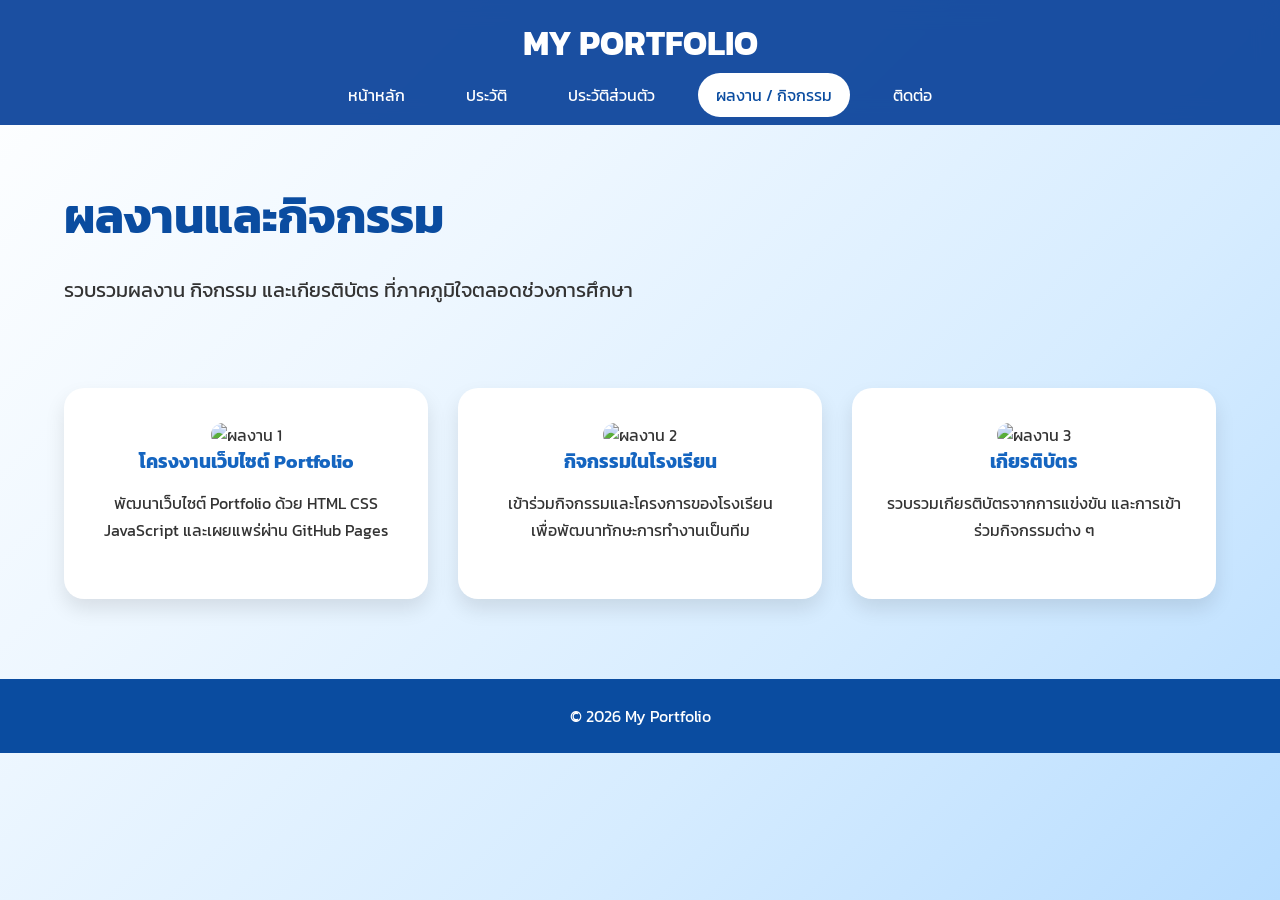
==== activities.html @ 9dc13a49 "Create activities.html" ====
<!DOCTYPE html>
<html lang="th">
<head>

<meta charset="UTF-8">
<meta name="viewport" content="width=device-width, initial-scale=1.0">

<title>Portfolio | ผลงาน / กิจกรรม</title>

<link rel="stylesheet" href="css/style.css">

</head>

<body>

<div id="leaf-container"></div>

<header>

<h1 class="logo">MY PORTFOLIO</h1>

<nav>
<ul>

<li><a href="index.html">หน้าหลัก</a></li>

<li><a href="history.html">ประวัติ</a></li>

<li><a href="profile.html">ประวัติส่วนตัว</a></li>

<li><a class="active" href="activities.html">ผลงาน / กิจกรรม</a></li>

<li><a href="contact.html">ติดต่อ</a></li>

</ul>
</nav>

</header>

<section class="hero">

<div class="hero-text">

<h2>ผลงานและกิจกรรม</h2>

<p>

รวบรวมผลงาน กิจกรรม และเกียรติบัตร
ที่ภาคภูมิใจตลอดช่วงการศึกษา

</p>

</div>

</section>

<section class="cards">

<div class="card">

<img src="images/work1.jpg" alt="ผลงาน 1" style="width:100%;border-radius:15px;">

<h3>โครงงานเว็บไซต์ Portfolio</h3>

<p>

พัฒนาเว็บไซต์ Portfolio ด้วย HTML CSS JavaScript
และเผยแพร่ผ่าน GitHub Pages

</p>

</div>

<div class="card">

<img src="images/work2.jpg" alt="ผลงาน 2" style="width:100%;border-radius:15px;">

<h3>กิจกรรมในโรงเรียน</h3>

<p>

เข้าร่วมกิจกรรมและโครงการของโรงเรียน
เพื่อพัฒนาทักษะการทำงานเป็นทีม

</p>

</div>

<div class="card">

<img src="images/work3.jpg" alt="ผลงาน 3" style="width:100%;border-radius:15px;">

<h3>เกียรติบัตร</h3>

<p>

รวบรวมเกียรติบัตรจากการแข่งขัน
และการเข้าร่วมกิจกรรมต่าง ๆ

</p>

</div>

</section>

<footer>

<p>

© 2026 My Portfolio

</p>

</footer>

<script src="js/script.js"></script>

</body>
</html>
---- css/style.css ----
@import url('https://fonts.googleapis.com/css2?family=Kanit:wght@300;400;500;700&display=swap');

*{
    margin:0;
    padding:0;
    box-sizing:border-box;
    font-family:'Kanit',sans-serif;
}

html{
    scroll-behavior:smooth;
}

body{
    background:linear-gradient(135deg,#ffffff,#eef7ff,#d6ecff,#b8ddff);
    color:#333;
    min-height:100vh;
    overflow-x:hidden;
}

/* ---------- ใบไม้ ---------- */

#leaf-container{
    position:fixed;
    top:0;
    left:0;
    width:100%;
    height:100%;
    overflow:hidden;
    pointer-events:none;
    z-index:999;
}

.leaf{
    position:absolute;
    top:-80px;
    animation:fall linear forwards;
}

@keyframes fall{

    0%{
        transform:
        translateY(0)
        translateX(0)
        rotate(0deg);
    }

    100%{
        transform:
        translateY(120vh)
        translateX(150px)
        rotate(360deg);
    }

}

/* ---------- Header ---------- */

header{

    position:fixed;

    top:0;

    left:0;

    width:100%;

    background:rgba(8,64,153,.92);

    backdrop-filter:blur(12px);

    padding:18px;

    z-index:1000;

}

.logo{

    text-align:center;

    color:white;

    font-size:34px;

    margin-bottom:15px;

}

/* ---------- Menu ---------- */

nav ul{

    display:flex;

    justify-content:center;

    gap:25px;

    list-style:none;

    flex-wrap:wrap;

}

nav a{

    color:white;

    text-decoration:none;

    padding:10px 18px;

    border-radius:30px;

    transition:.3s;

}

nav a:hover{

    background:white;

    color:#0A4CA0;

}

.active{

    background:white;

    color:#0A4CA0;

}

/* ---------- Hero ---------- */

.hero{

    width:90%;

    margin:auto;

    padding-top:180px;

    display:flex;

    justify-content:space-between;

    align-items:center;

    gap:40px;

    flex-wrap:wrap;

}

.hero-text{

    flex:1;

}

.hero-text h2{

    font-size:48px;

    color:#0A4CA0;

    margin-bottom:20px;

}

.hero-text p{

    font-size:20px;

    line-height:1.8;

}

/* ---------- Button ---------- */

.btn{

    display:inline-block;

    margin-top:25px;

    padding:15px 35px;

    background:#2196F3;

    color:white;

    text-decoration:none;

    border-radius:35px;

    transition:.3s;

}

.btn:hover{

    background:#1565C0;

    transform:translateY(-4px);

}

/* ---------- รูปโปรไฟล์ ---------- */

.hero-image{

    flex:1;

    text-align:center;

}

.hero-image img{

    width:330px;

    height:330px;

    border-radius:50%;

    object-fit:cover;

    border:8px solid white;

    box-shadow:0 15px 35px rgba(0,0,0,.2);

}

/* ---------- Cards ---------- */

.cards{

    width:90%;

    margin:80px auto;

    display:grid;

    grid-template-columns:repeat(auto-fit,minmax(250px,1fr));

    gap:30px;

}

.card{

    background:white;

    border-radius:20px;

    padding:35px;

    text-align:center;

    box-shadow:0 10px 20px rgba(0,0,0,.1);

    transition:.4s;

}

.card:hover{

    transform:translateY(-10px);

}

.card h3{

    color:#1565C0;

    margin-bottom:15px;

}

.card p{

    margin-bottom:20px;

    line-height:1.7;

}

.card a{

    text-decoration:none;

    color:#2196F3;

    font-weight:bold;

}

/* ---------- Footer ---------- */

footer{

    background:#0A4CA0;

    color:white;

    text-align:center;

    padding:25px;

}

/* ---------- Responsive ---------- */

@media(max-width:900px){

.hero{

flex-direction:column-reverse;

text-align:center;

}

.hero-image img{

width:240px;

height:240px;

}

.hero-text h2{

font-size:34px;

}

nav ul{

gap:12px;

}

}
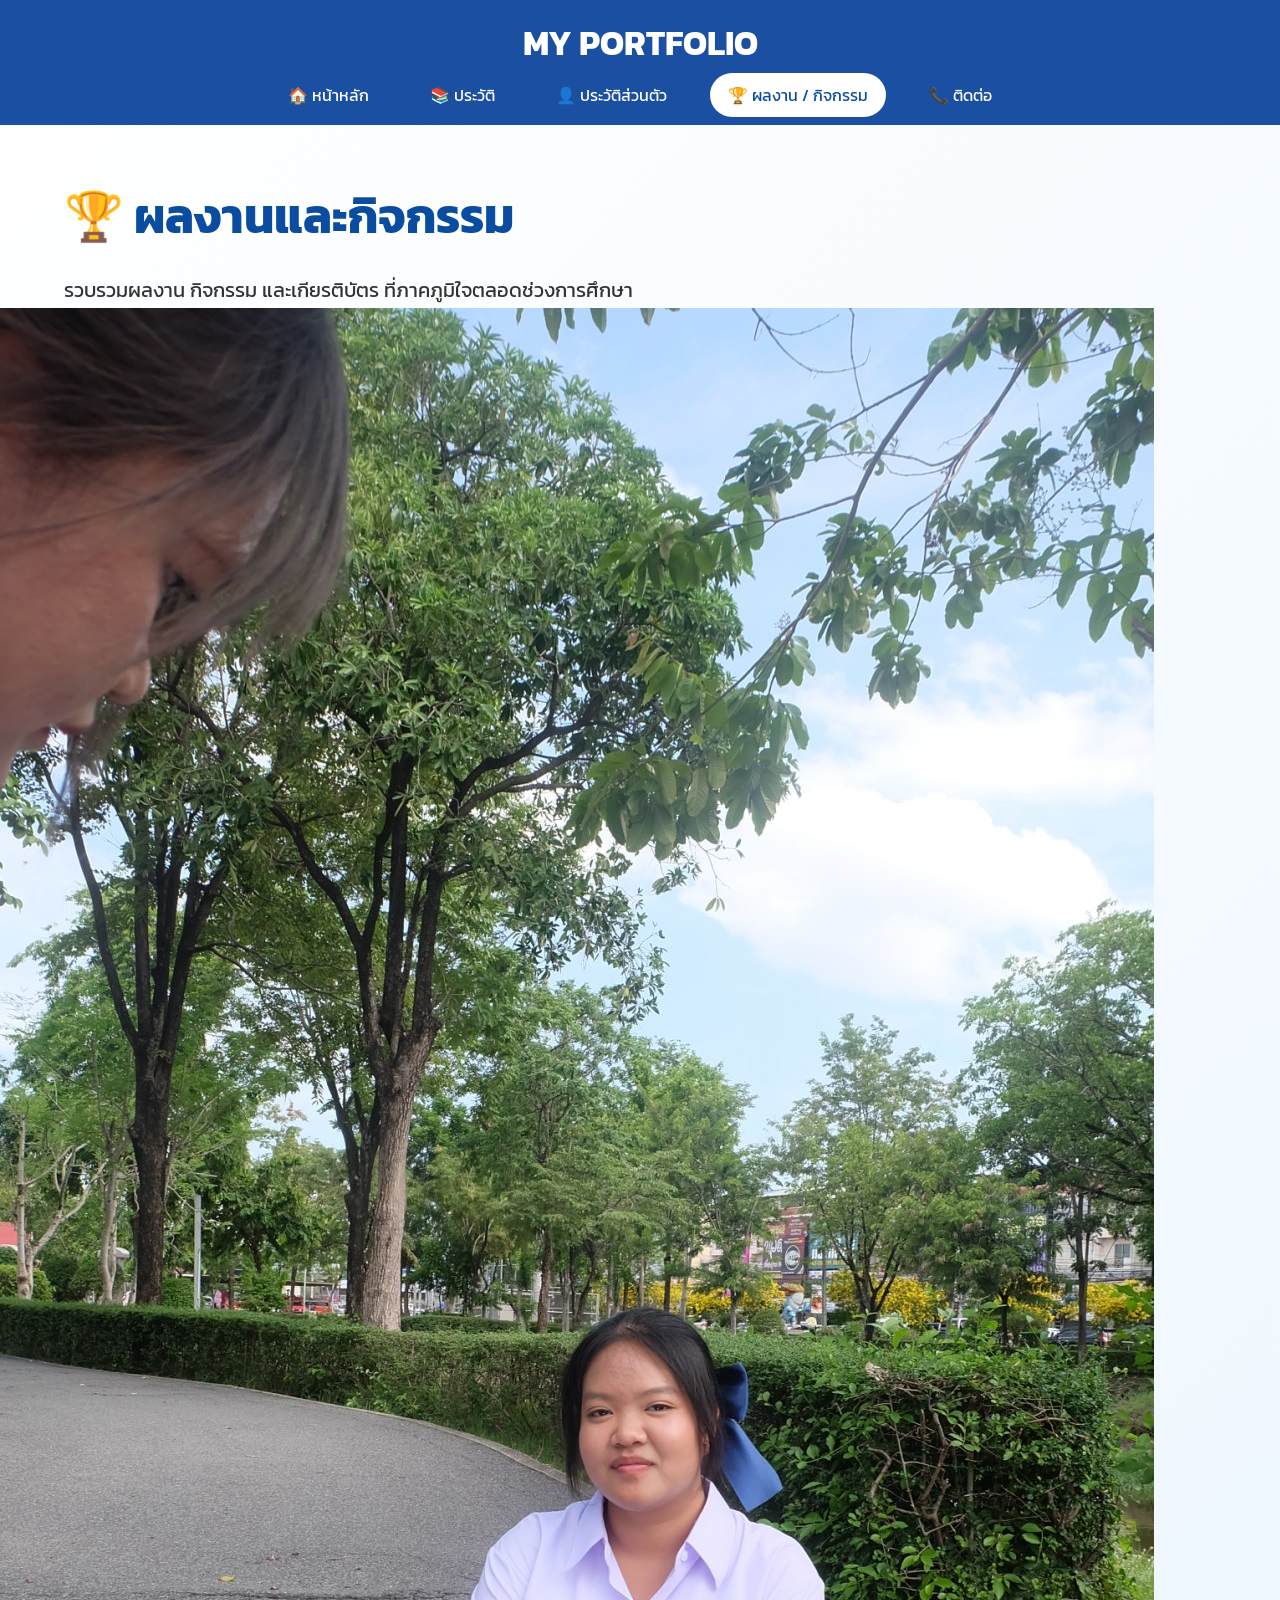
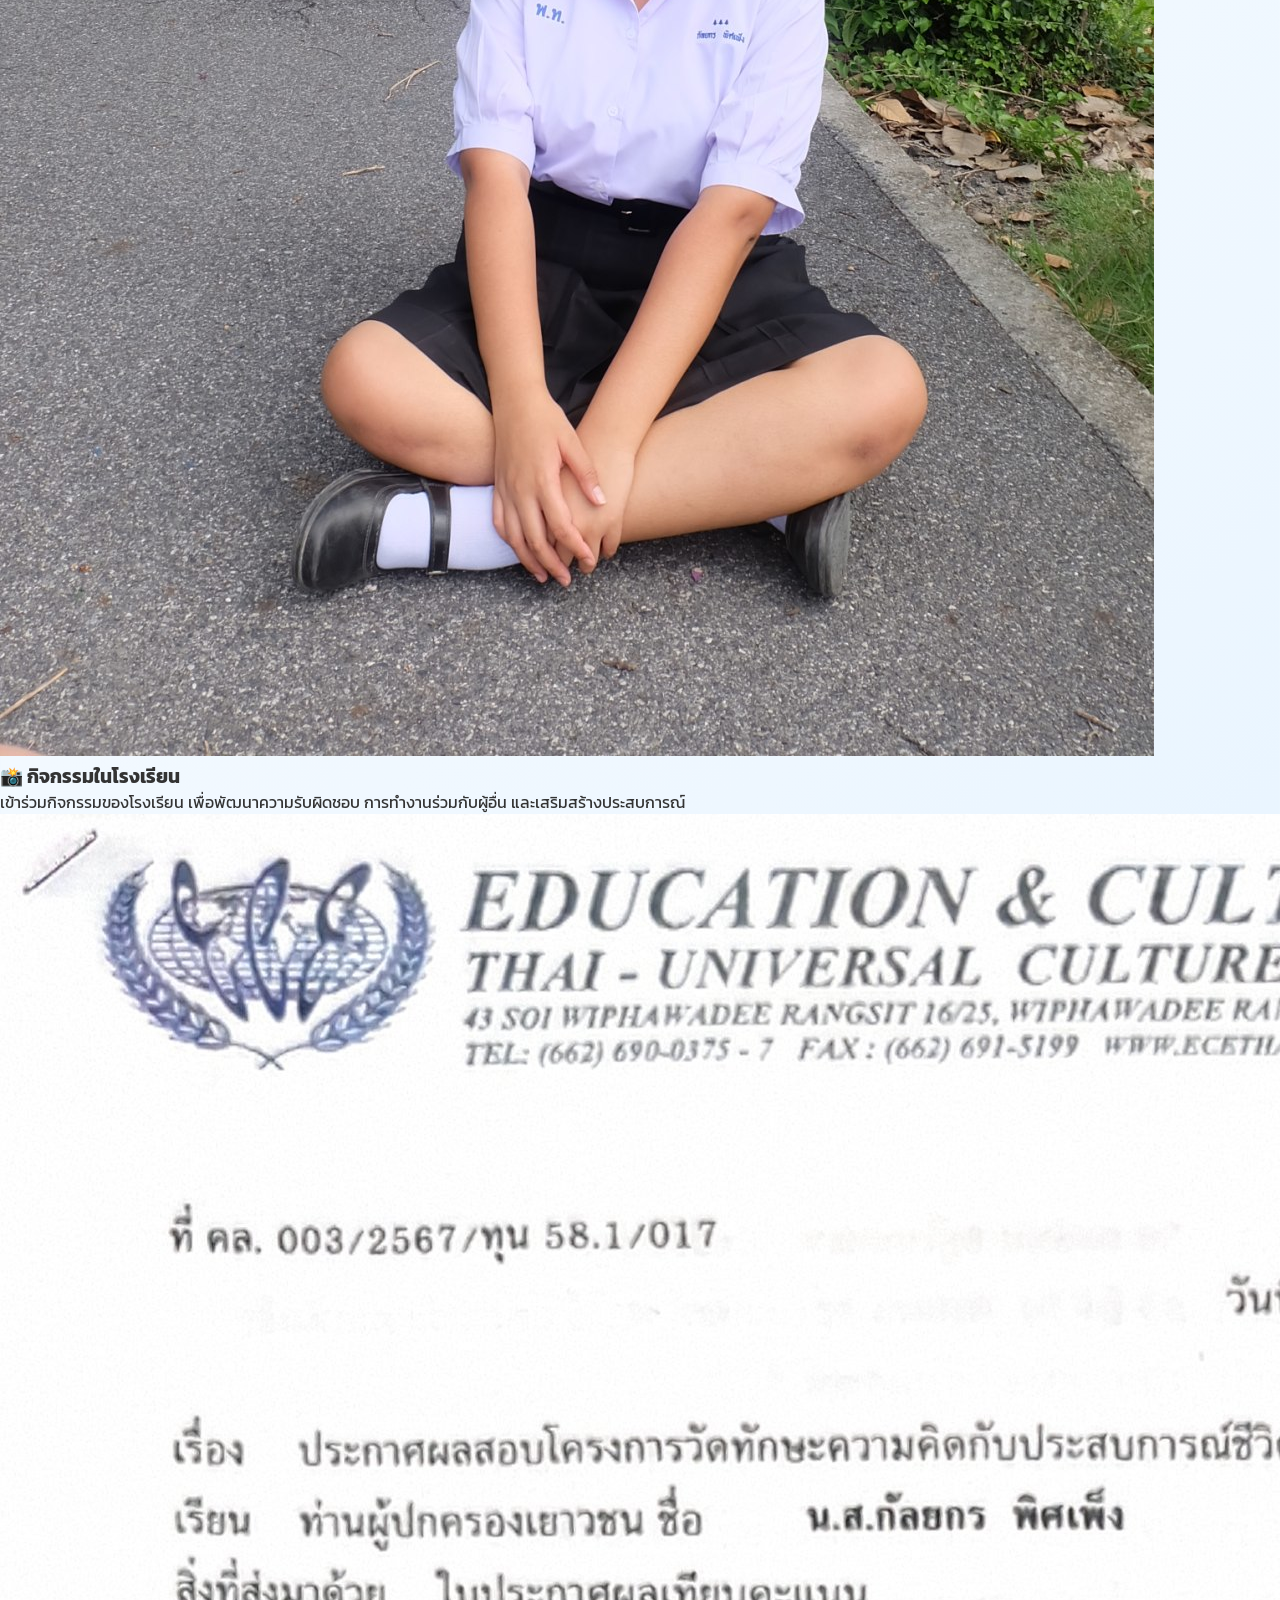
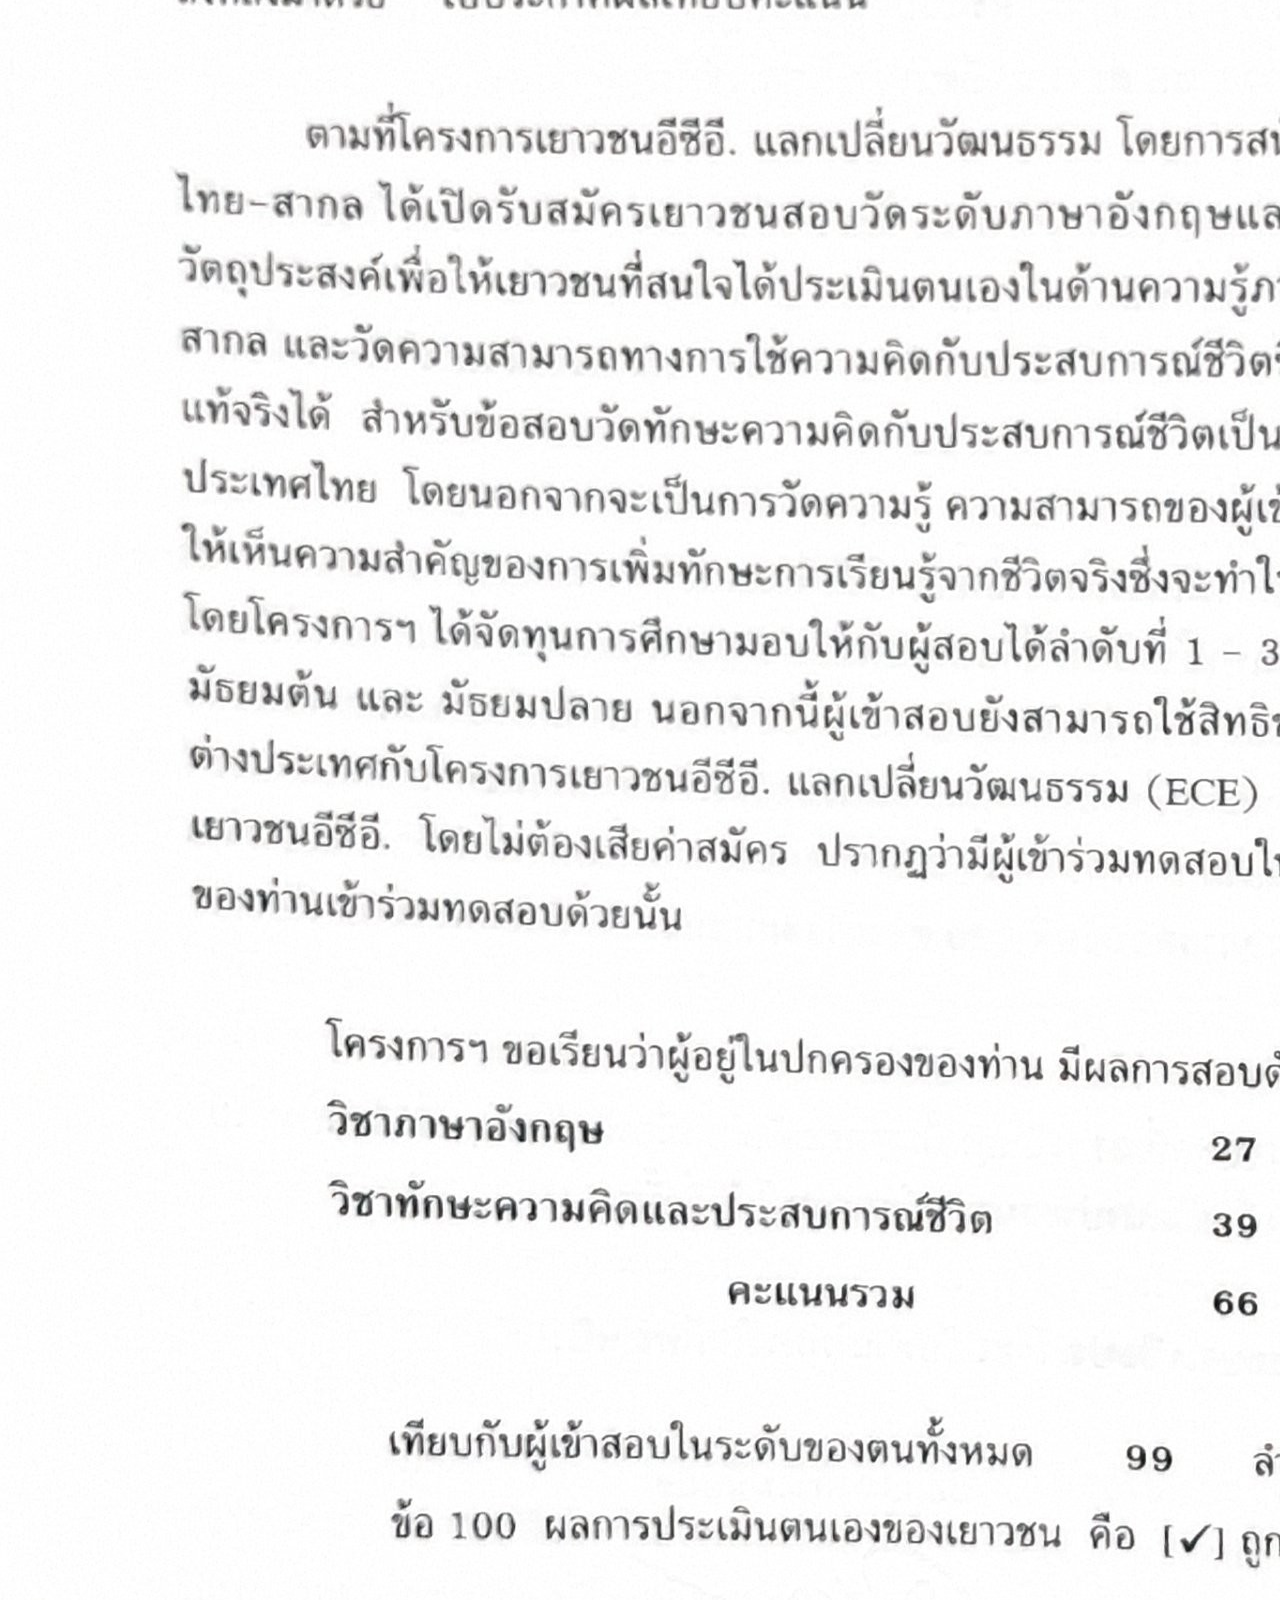
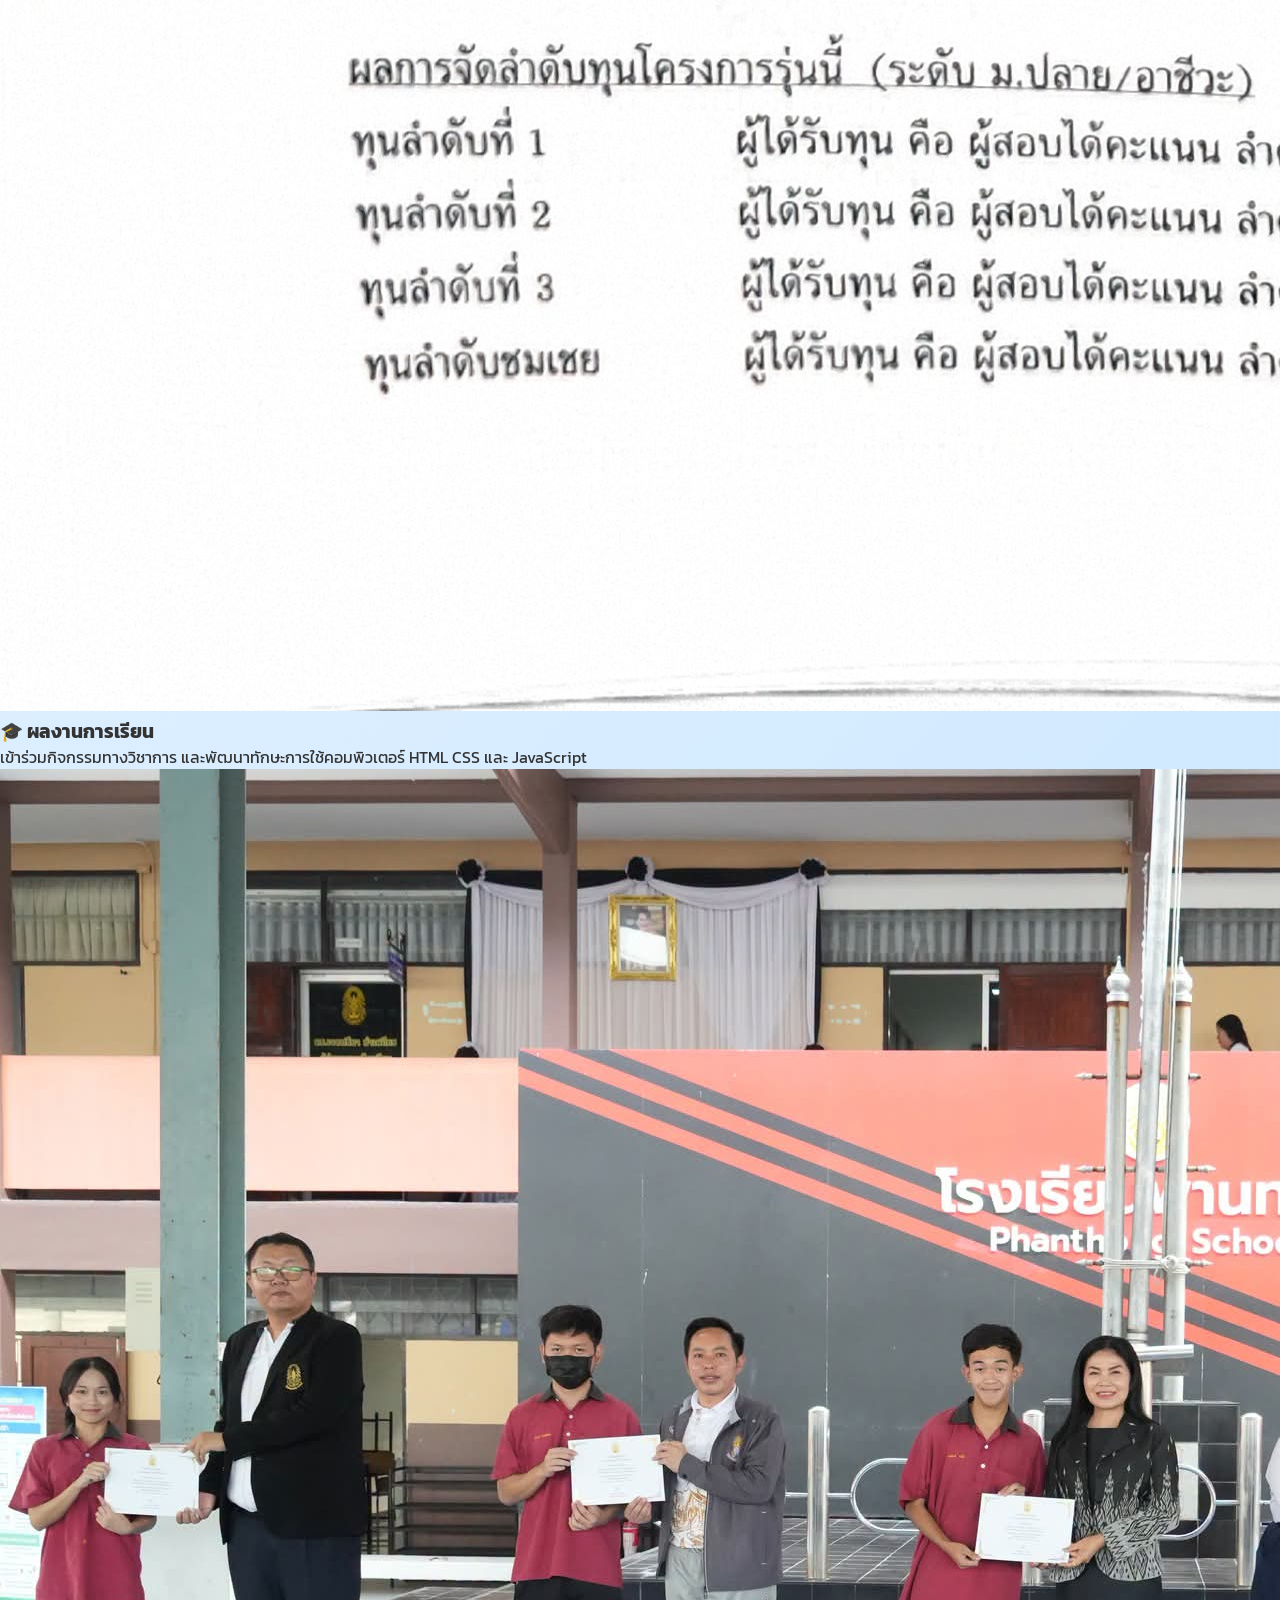
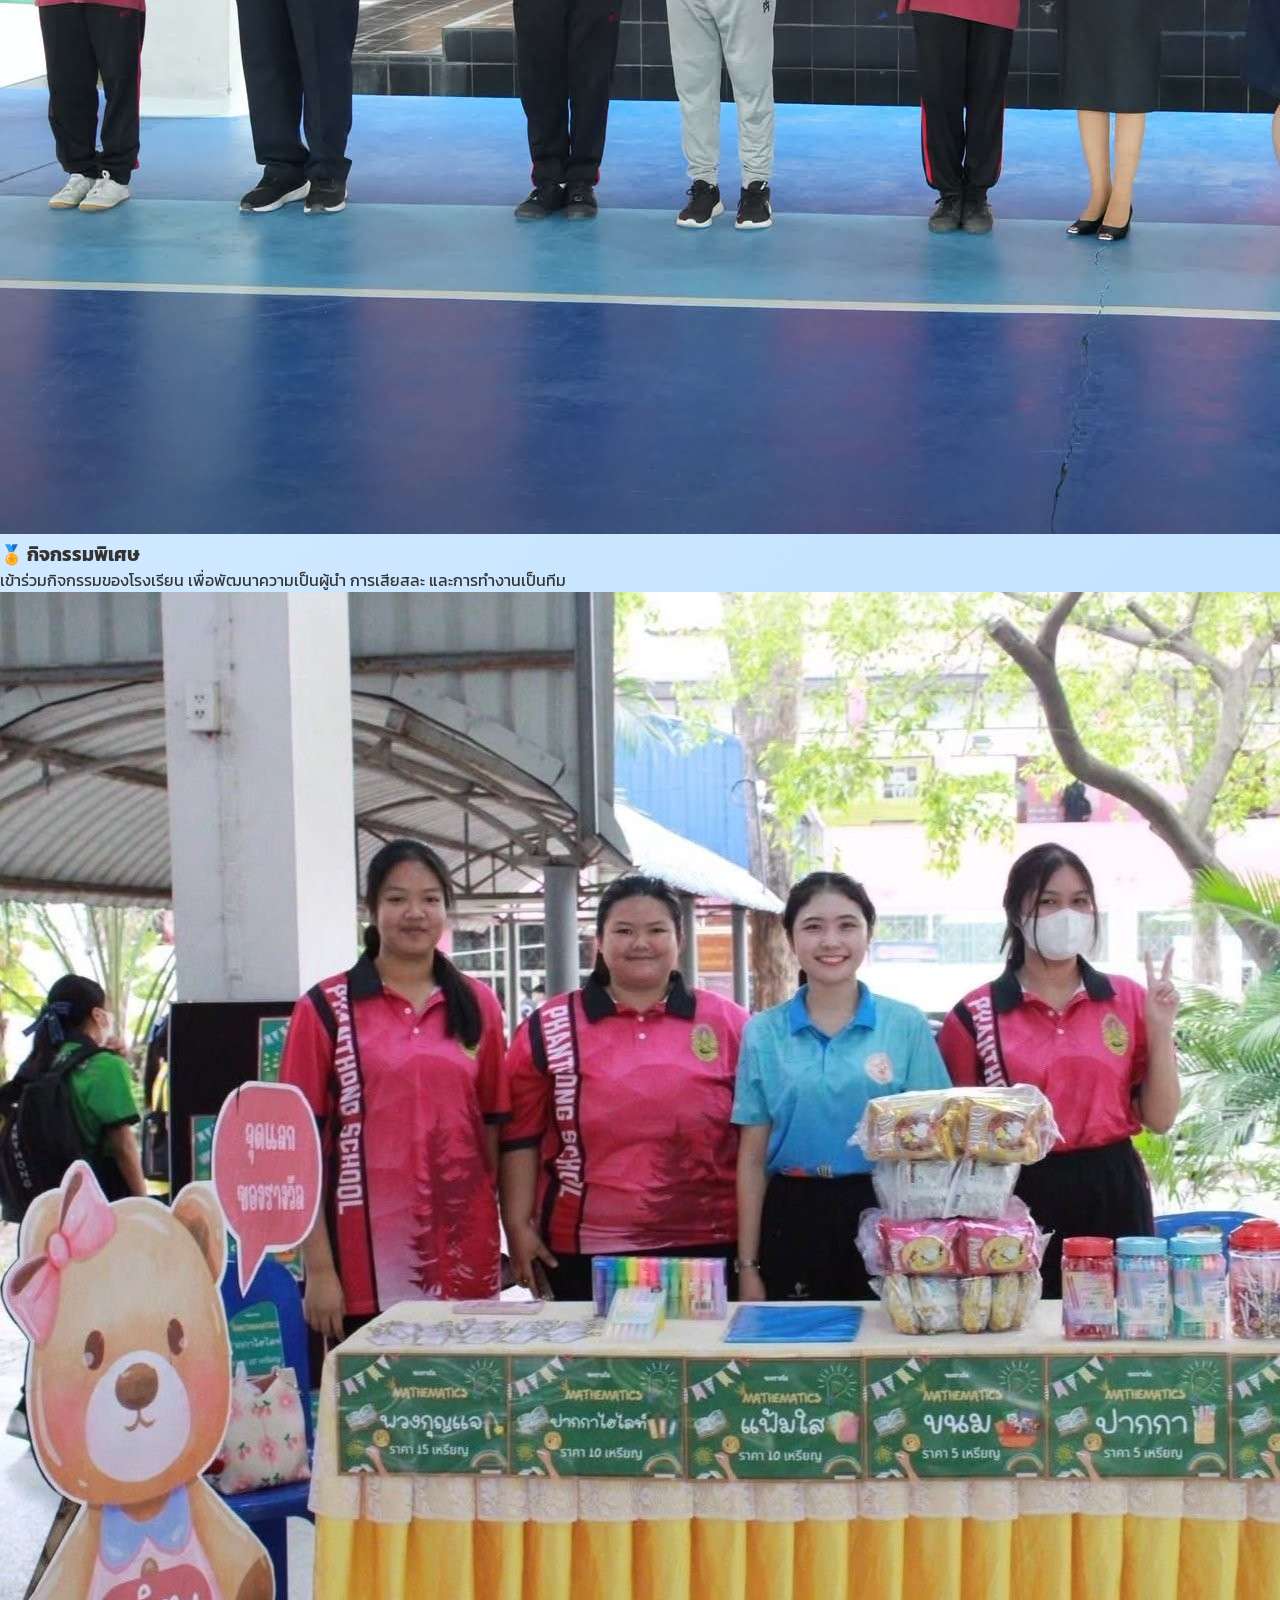
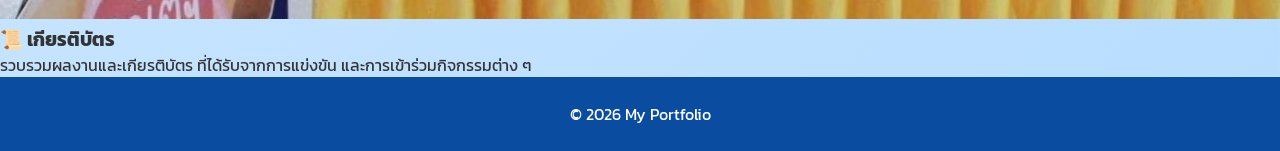
==== commit b59f7a61: "Update activities.html" ====
--- a/activities.html
+++ b/activities.html
@@ -13,7 +13,7 @@
 
 <body>
 
-<div id="leaf-container"></div>
+<div id="weather-container"></div>
 
 <header>
 
@@ -22,15 +22,15 @@
 <nav>
 <ul>
 
-<li><a href="index.html">หน้าหลัก</a></li>
+<li><a href="index.html">🏠 หน้าหลัก</a></li>
 
-<li><a href="history.html">ประวัติ</a></li>
+<li><a href="history.html">📚 ประวัติ</a></li>
 
-<li><a href="profile.html">ประวัติส่วนตัว</a></li>
+<li><a href="profile.html">👤 ประวัติส่วนตัว</a></li>
 
-<li><a class="active" href="activities.html">ผลงาน / กิจกรรม</a></li>
+<li><a class="active" href="activities.html">🏆 ผลงาน / กิจกรรม</a></li>
 
-<li><a href="contact.html">ติดต่อ</a></li>
+<li><a href="contact.html">📞 ติดต่อ</a></li>
 
 </ul>
 </nav>
@@ -41,7 +41,7 @@
 
 <div class="hero-text">
 
-<h2>ผลงานและกิจกรรม</h2>
+<h2>🏆 ผลงานและกิจกรรม</h2>
 
 <p>
 
@@ -54,50 +54,78 @@
 
 </section>
 
-<section class="cards">
+<section class="portfolio-gallery">
 
-<div class="card">
+<div class="portfolio-card">
 
-<img src="images/work1.jpg" alt="ผลงาน 1" style="width:100%;border-radius:15px;">
+<img src="images/profile6.jpg" alt="กิจกรรมที่ 1">
 
-<h3>โครงงานเว็บไซต์ Portfolio</h3>
+<div class="portfolio-info">
+
+<h3>📸 กิจกรรมในโรงเรียน</h3>
 
 <p>
-
-พัฒนาเว็บไซต์ Portfolio ด้วย HTML CSS JavaScript
-และเผยแพร่ผ่าน GitHub Pages
-
+เข้าร่วมกิจกรรมของโรงเรียน
+เพื่อพัฒนาความรับผิดชอบ
+การทำงานร่วมกับผู้อื่น
+และเสริมสร้างประสบการณ์
 </p>
 
 </div>
 
-<div class="card">
+</div>
 
-<img src="images/work2.jpg" alt="ผลงาน 2" style="width:100%;border-radius:15px;">
+<div class="portfolio-card">
 
-<h3>กิจกรรมในโรงเรียน</h3>
+<img src="images/profile7.jpg" alt="กิจกรรมที่ 2">
+
+<div class="portfolio-info">
+
+<h3>🎓 ผลงานการเรียน</h3>
 
 <p>
-
-เข้าร่วมกิจกรรมและโครงการของโรงเรียน
-เพื่อพัฒนาทักษะการทำงานเป็นทีม
-
+เข้าร่วมกิจกรรมทางวิชาการ
+และพัฒนาทักษะการใช้คอมพิวเตอร์
+HTML CSS และ JavaScript
 </p>
 
 </div>
 
-<div class="card">
+</div>
 
-<img src="images/work3.jpg" alt="ผลงาน 3" style="width:100%;border-radius:15px;">
+<div class="portfolio-card">
 
-<h3>เกียรติบัตร</h3>
+<img src="images/profile8.jpg" alt="กิจกรรมที่ 3">
+
+<div class="portfolio-info">
+
+<h3>🏅 กิจกรรมพิเศษ</h3>
 
 <p>
+เข้าร่วมกิจกรรมของโรงเรียน
+เพื่อพัฒนาความเป็นผู้นำ
+การเสียสละ และการทำงานเป็นทีม
+</p>
 
-รวบรวมเกียรติบัตรจากการแข่งขัน
+</div>
+
+</div>
+
+<div class="portfolio-card">
+
+<img src="images/profile9.jpg" alt="กิจกรรมที่ 4">
+
+<div class="portfolio-info">
+
+<h3>📜 เกียรติบัตร</h3>
+
+<p>
+รวบรวมผลงานและเกียรติบัตร
+ที่ได้รับจากการแข่งขัน
 และการเข้าร่วมกิจกรรมต่าง ๆ
+</p>
 
-</p>
+</div>
 
 </div>
 
@@ -105,11 +133,7 @@
 
 <footer>
 
-<p>
-
-© 2026 My Portfolio
-
-</p>
+<p>© 2026 My Portfolio</p>
 
 </footer>
 
--- a/css/style.css
+++ b/css/style.css
@@ -18,40 +18,58 @@
     overflow-x:hidden;
 }
 
-/* ---------- ใบไม้ ---------- */
-
-#leaf-container{
-    position:fixed;
-    top:0;
-    left:0;
-    width:100%;
-    height:100%;
-    overflow:hidden;
-    pointer-events:none;
-    z-index:999;
-}
-
-.leaf{
+
+
+/* ---------- Weather Effects ---------- */
+
+#weather-container{
+    position: fixed;
+    top: 0;
+    left: 0;
+    width: 100%;
+    height: 100%;
+    overflow: hidden;
+    pointer-events: none;
+    z-index: 9999;
+}
+
+.cloud{
+    position:absolute;
+    animation:cloudMove linear infinite;
+}
+
+.raindrop{
     position:absolute;
     top:-80px;
-    animation:fall linear forwards;
-}
-
-@keyframes fall{
-
-    0%{
-        transform:
-        translateY(0)
-        translateX(0)
-        rotate(0deg);
+    width:20px;
+    animation:rainFall linear forwards;
+}
+
+@keyframes rainFall{
+    from{
+        transform:translateY(-80px);
     }
-
-    100%{
-        transform:
-        translateY(120vh)
-        translateX(150px)
-        rotate(360deg);
+    to{
+        transform:translateY(110vh);
     }
+}
+
+@keyframes cloudMove{
+    from{
+        transform:translateX(-300px);
+    }
+    to{
+        transform:translateX(calc(100vw + 300px));
+    }
+}
+
+@keyframes lightningFlash{
+
+    0%{opacity:0;}
+    20%{opacity:.9;}
+    40%{opacity:0;}
+    60%{opacity:.8;}
+    100%{opacity:0;}
 
 }
 
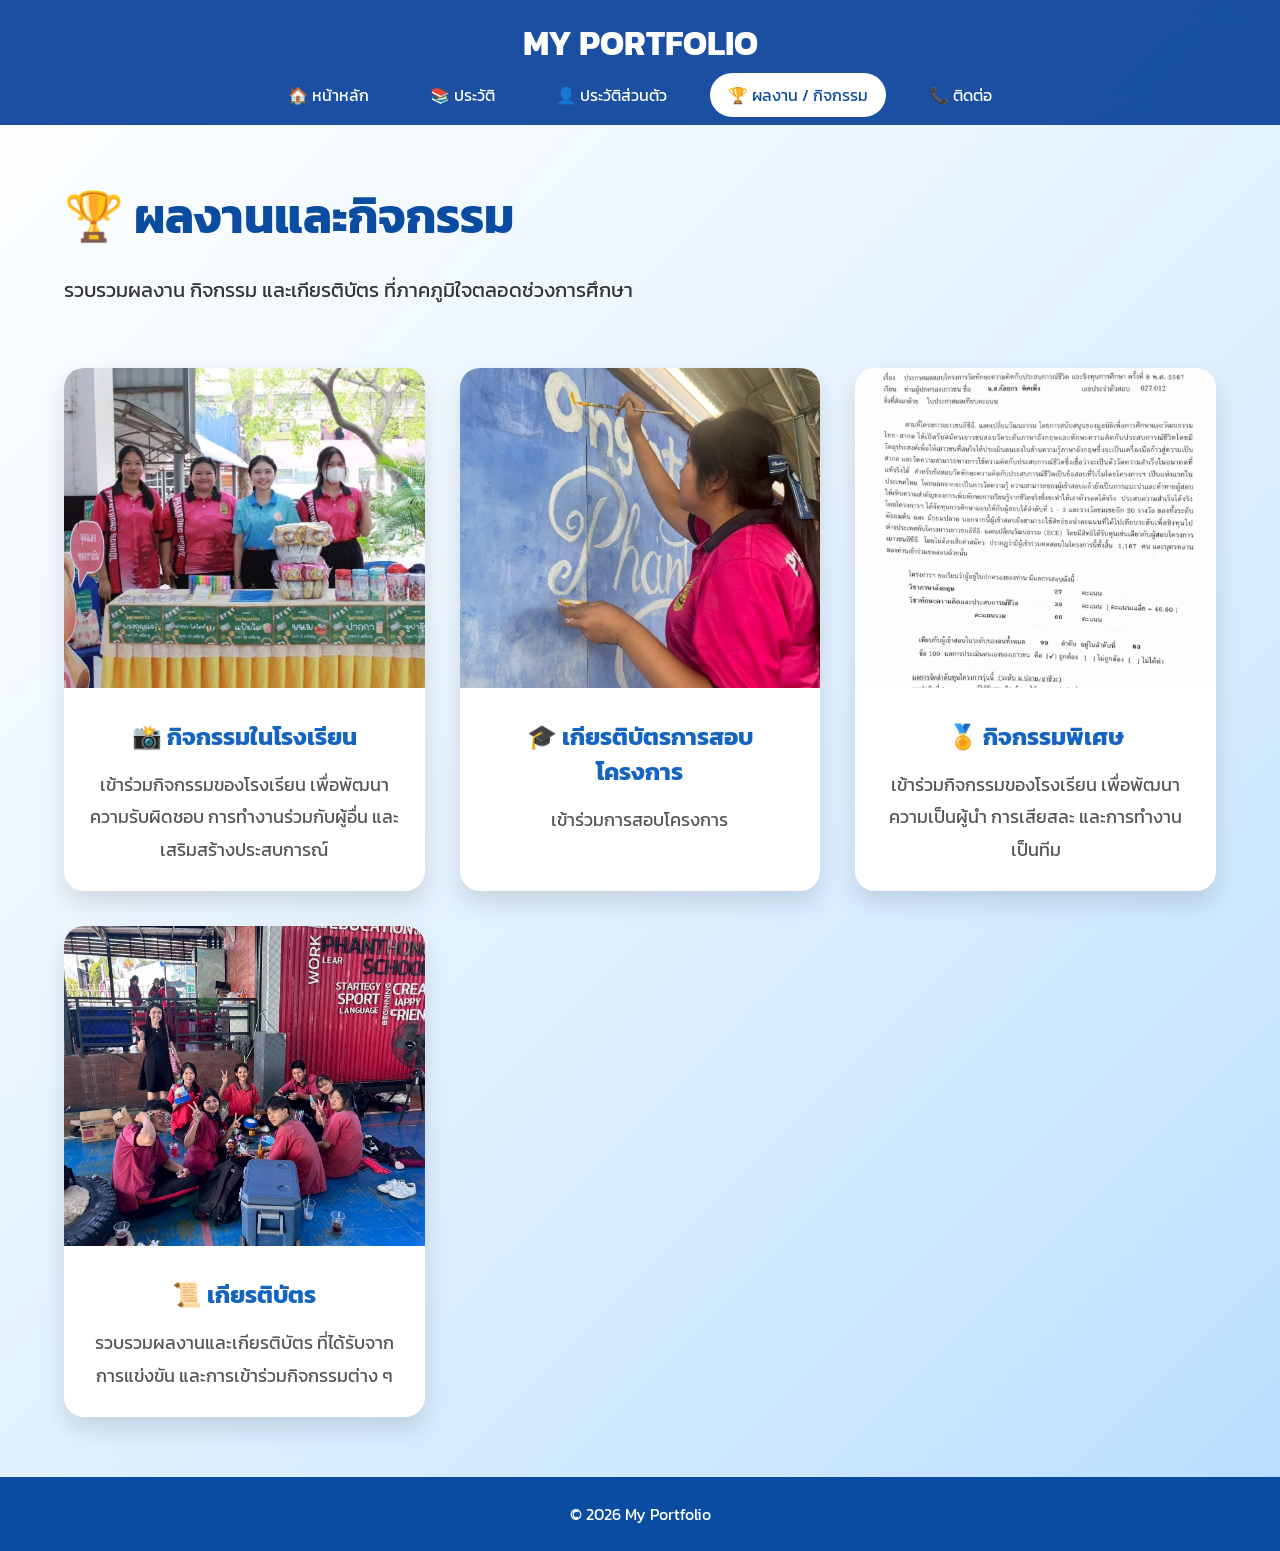
==== commit 19b6fadb: "Update activities.html" ====
--- a/activities.html
+++ b/activities.html
@@ -58,7 +58,7 @@
 
 <div class="portfolio-card">
 
-<img src="images/profile6.jpg" alt="กิจกรรมที่ 1">
+<img src="images/profile9.jpg" alt="กิจกรรมที่ 1">
 
 <div class="portfolio-info">
 
@@ -77,16 +77,15 @@
 
 <div class="portfolio-card">
 
-<img src="images/profile7.jpg" alt="กิจกรรมที่ 2">
+<img src="images/profile15.jpg" alt="กิจกรรมที่ 2">
 
 <div class="portfolio-info">
 
-<h3>🎓 ผลงานการเรียน</h3>
+<h3>🎓 เกียรติบัตรการสอบโครงการ</h3>
 
 <p>
-เข้าร่วมกิจกรรมทางวิชาการ
-และพัฒนาทักษะการใช้คอมพิวเตอร์
-HTML CSS และ JavaScript
+เข้าร่วมการสอบโครงการ
+
 </p>
 
 </div>
@@ -95,7 +94,7 @@
 
 <div class="portfolio-card">
 
-<img src="images/profile8.jpg" alt="กิจกรรมที่ 3">
+<img src="images/profile7.jpg" alt="กิจกรรมที่ 3">
 
 <div class="portfolio-info">
 
@@ -113,7 +112,7 @@
 
 <div class="portfolio-card">
 
-<img src="images/profile9.jpg" alt="กิจกรรมที่ 4">
+<img src="images/profile13.jpg" alt="กิจกรรมที่ 4">
 
 <div class="portfolio-info">
 
--- a/css/style.css
+++ b/css/style.css
@@ -366,3 +366,88 @@
 }
 
 }
+/* ===============================
+   Portfolio Gallery
+================================ */
+
+.portfolio-gallery{
+
+width:90%;
+
+margin:60px auto;
+
+display:grid;
+
+grid-template-columns:repeat(auto-fit,minmax(330px,1fr));
+
+gap:35px;
+
+}
+
+.portfolio-card{
+
+background:#fff;
+
+border-radius:20px;
+
+overflow:hidden;
+
+box-shadow:0 12px 25px rgba(0,0,0,.12);
+
+transition:.4s;
+
+}
+
+.portfolio-card:hover{
+
+transform:translateY(-10px);
+
+box-shadow:0 20px 40px rgba(0,0,0,.18);
+
+}
+
+.portfolio-card img{
+
+width:100%;
+
+height:320px;
+
+object-fit:cover;
+
+transition:.5s;
+
+}
+
+.portfolio-card:hover img{
+
+transform:scale(1.08);
+
+}
+
+.portfolio-info{
+
+padding:25px;
+
+text-align:center;
+
+}
+
+.portfolio-info h3{
+
+font-size:24px;
+
+color:#1565C0;
+
+margin-bottom:15px;
+
+}
+
+.portfolio-info p{
+
+font-size:18px;
+
+line-height:1.8;
+
+color:#555;
+
+}
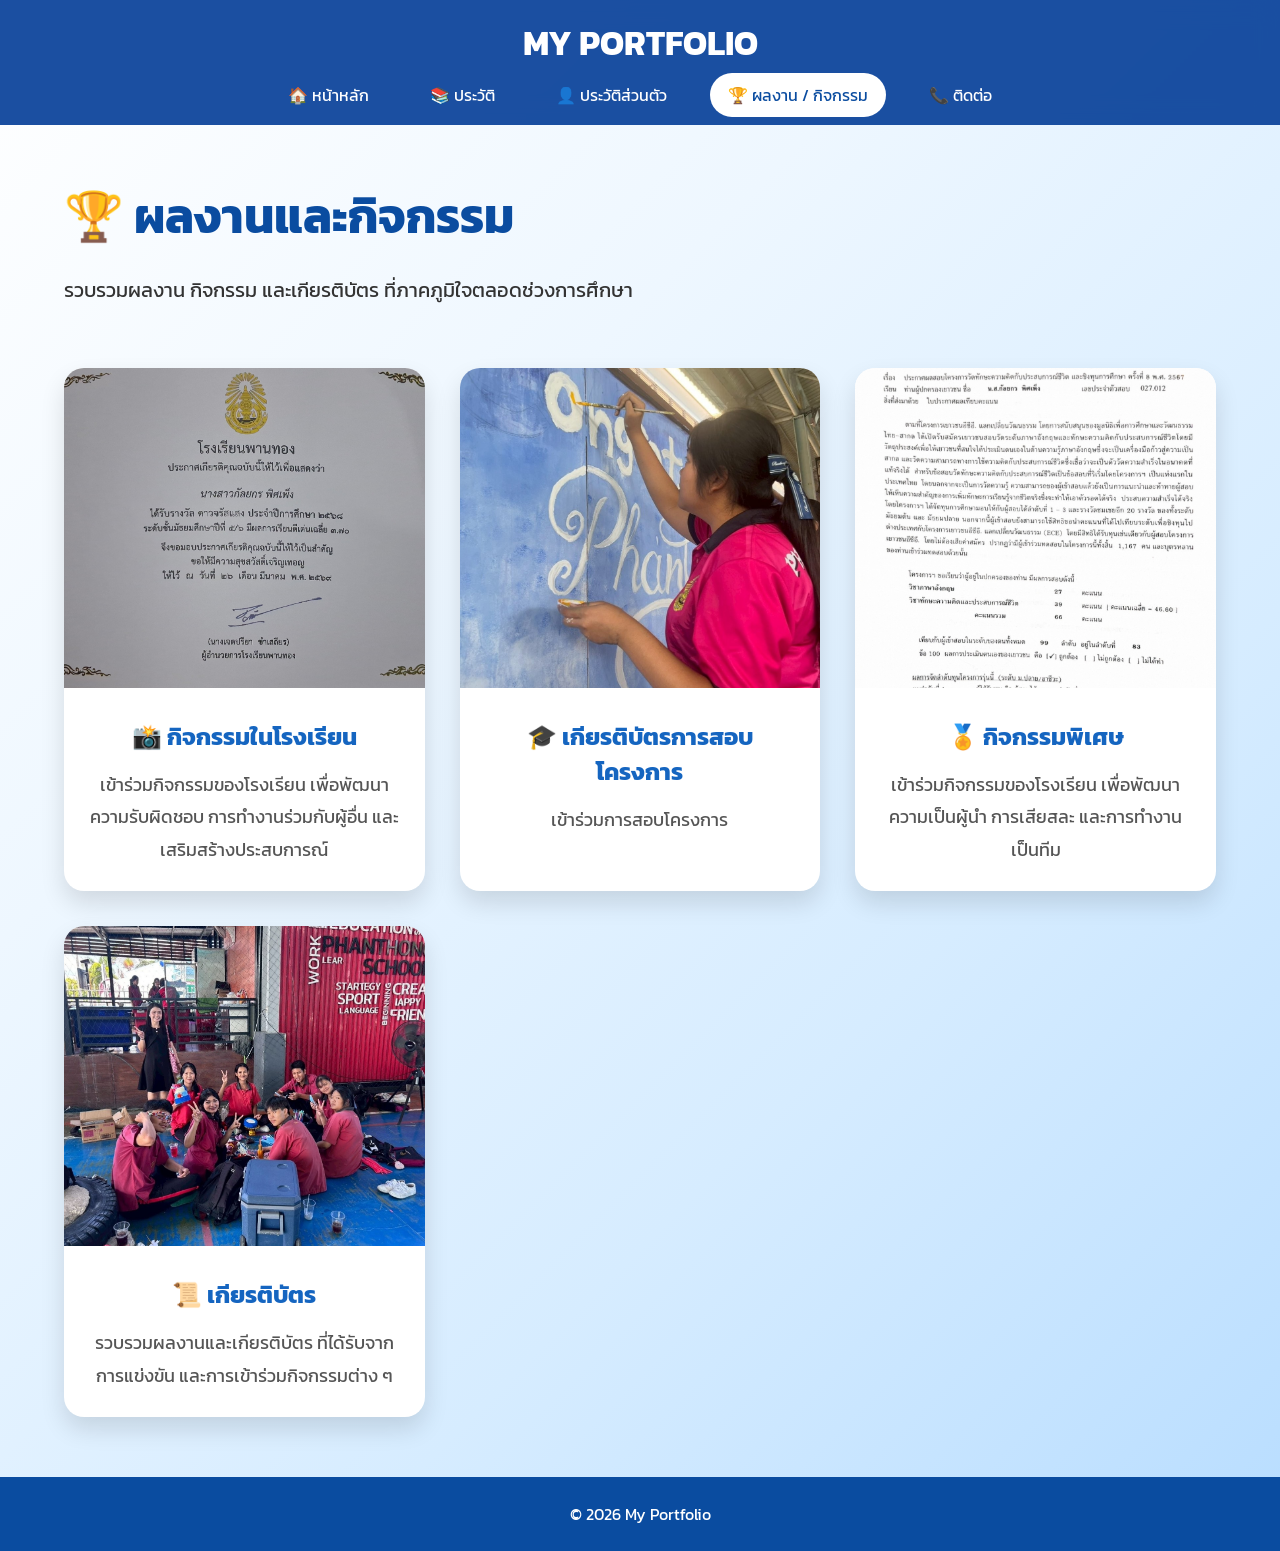
==== commit 04e0972e: "Update activities.html" ====
--- a/activities.html
+++ b/activities.html
@@ -58,7 +58,7 @@
 
 <div class="portfolio-card">
 
-<img src="images/profile9.jpg" alt="กิจกรรมที่ 1">
+<img src="images/profile12.jpg" alt="กิจกรรมที่ 1">
 
 <div class="portfolio-info">
 
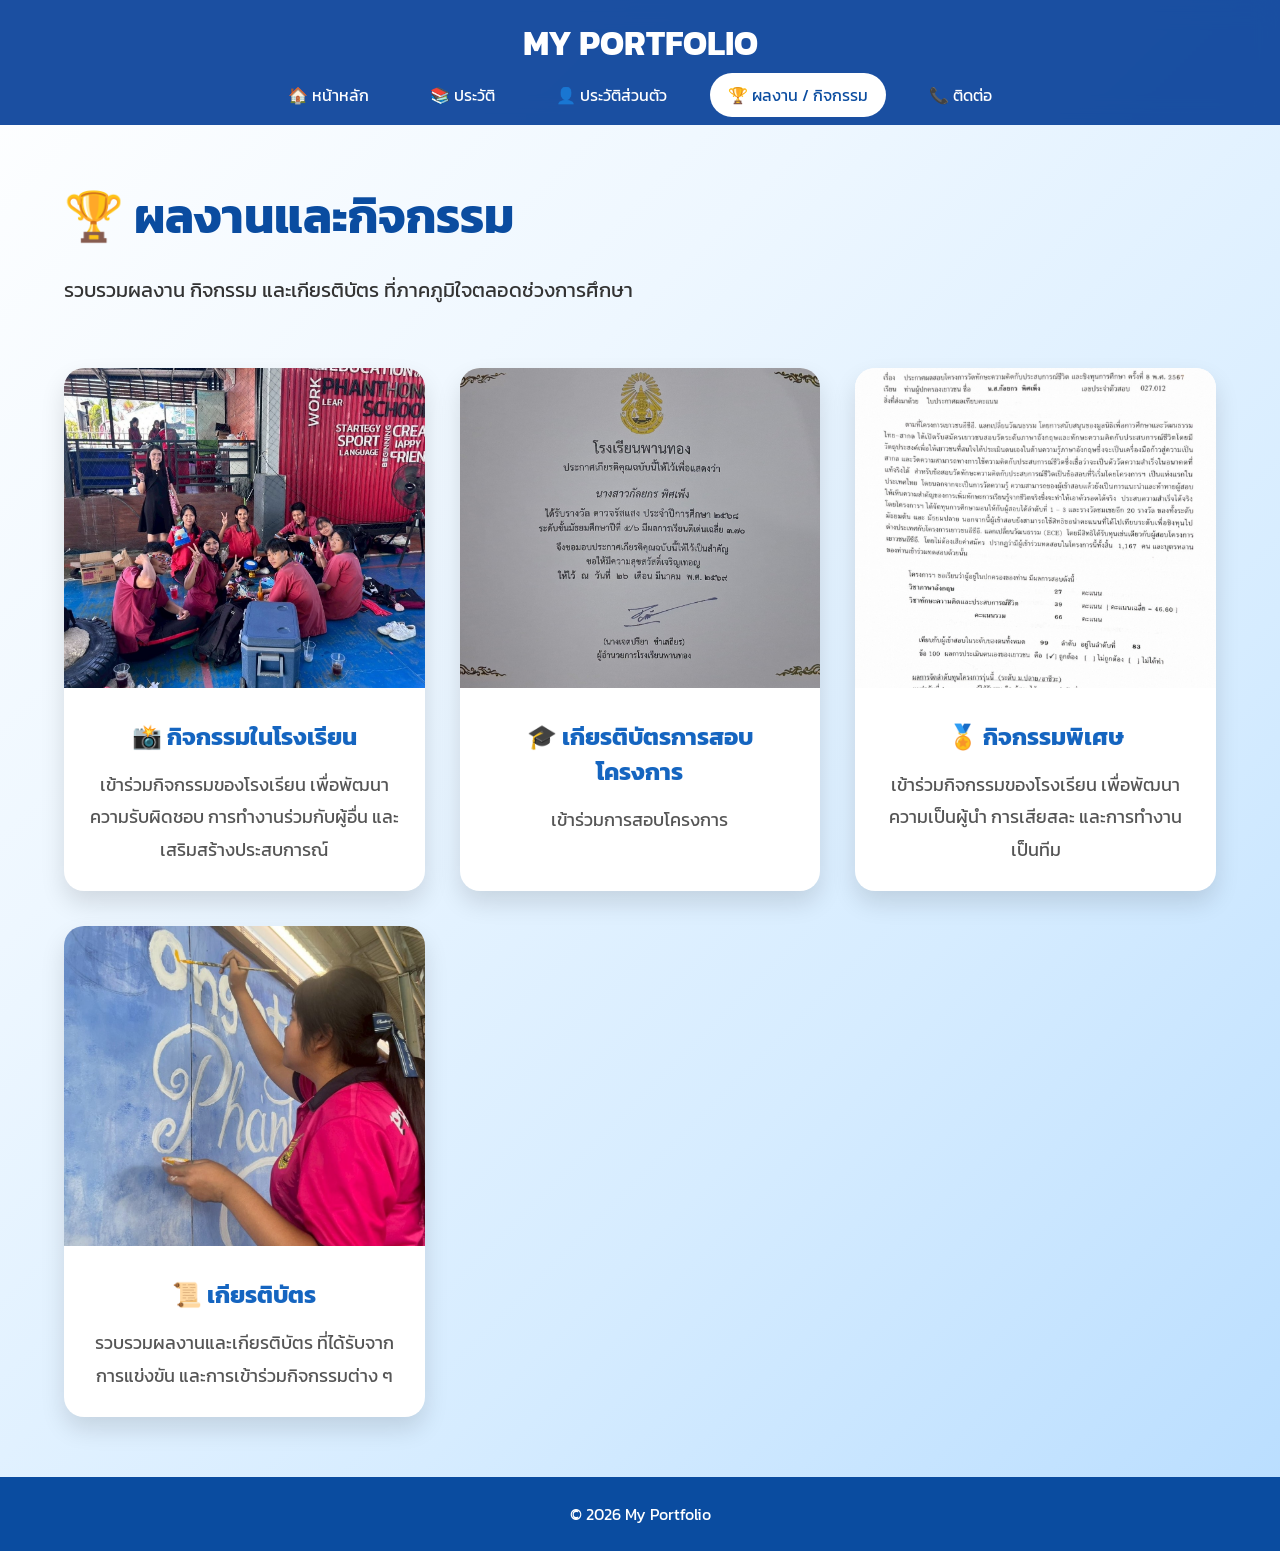
==== commit 7ddda17c: "Update activities.html" ====
--- a/activities.html
+++ b/activities.html
@@ -58,7 +58,7 @@
 
 <div class="portfolio-card">
 
-<img src="images/profile12.jpg" alt="กิจกรรมที่ 1">
+<img src="images/profile13.jpg" alt="กิจกรรมที่ 1">
 
 <div class="portfolio-info">
 
@@ -77,7 +77,7 @@
 
 <div class="portfolio-card">
 
-<img src="images/profile15.jpg" alt="กิจกรรมที่ 2">
+<img src="images/profile12.jpg" alt="กิจกรรมที่ 2">
 
 <div class="portfolio-info">
 
@@ -112,7 +112,7 @@
 
 <div class="portfolio-card">
 
-<img src="images/profile13.jpg" alt="กิจกรรมที่ 4">
+<img src="images/profile15.jpg" alt="กิจกรรมที่ 4">
 
 <div class="portfolio-info">
 
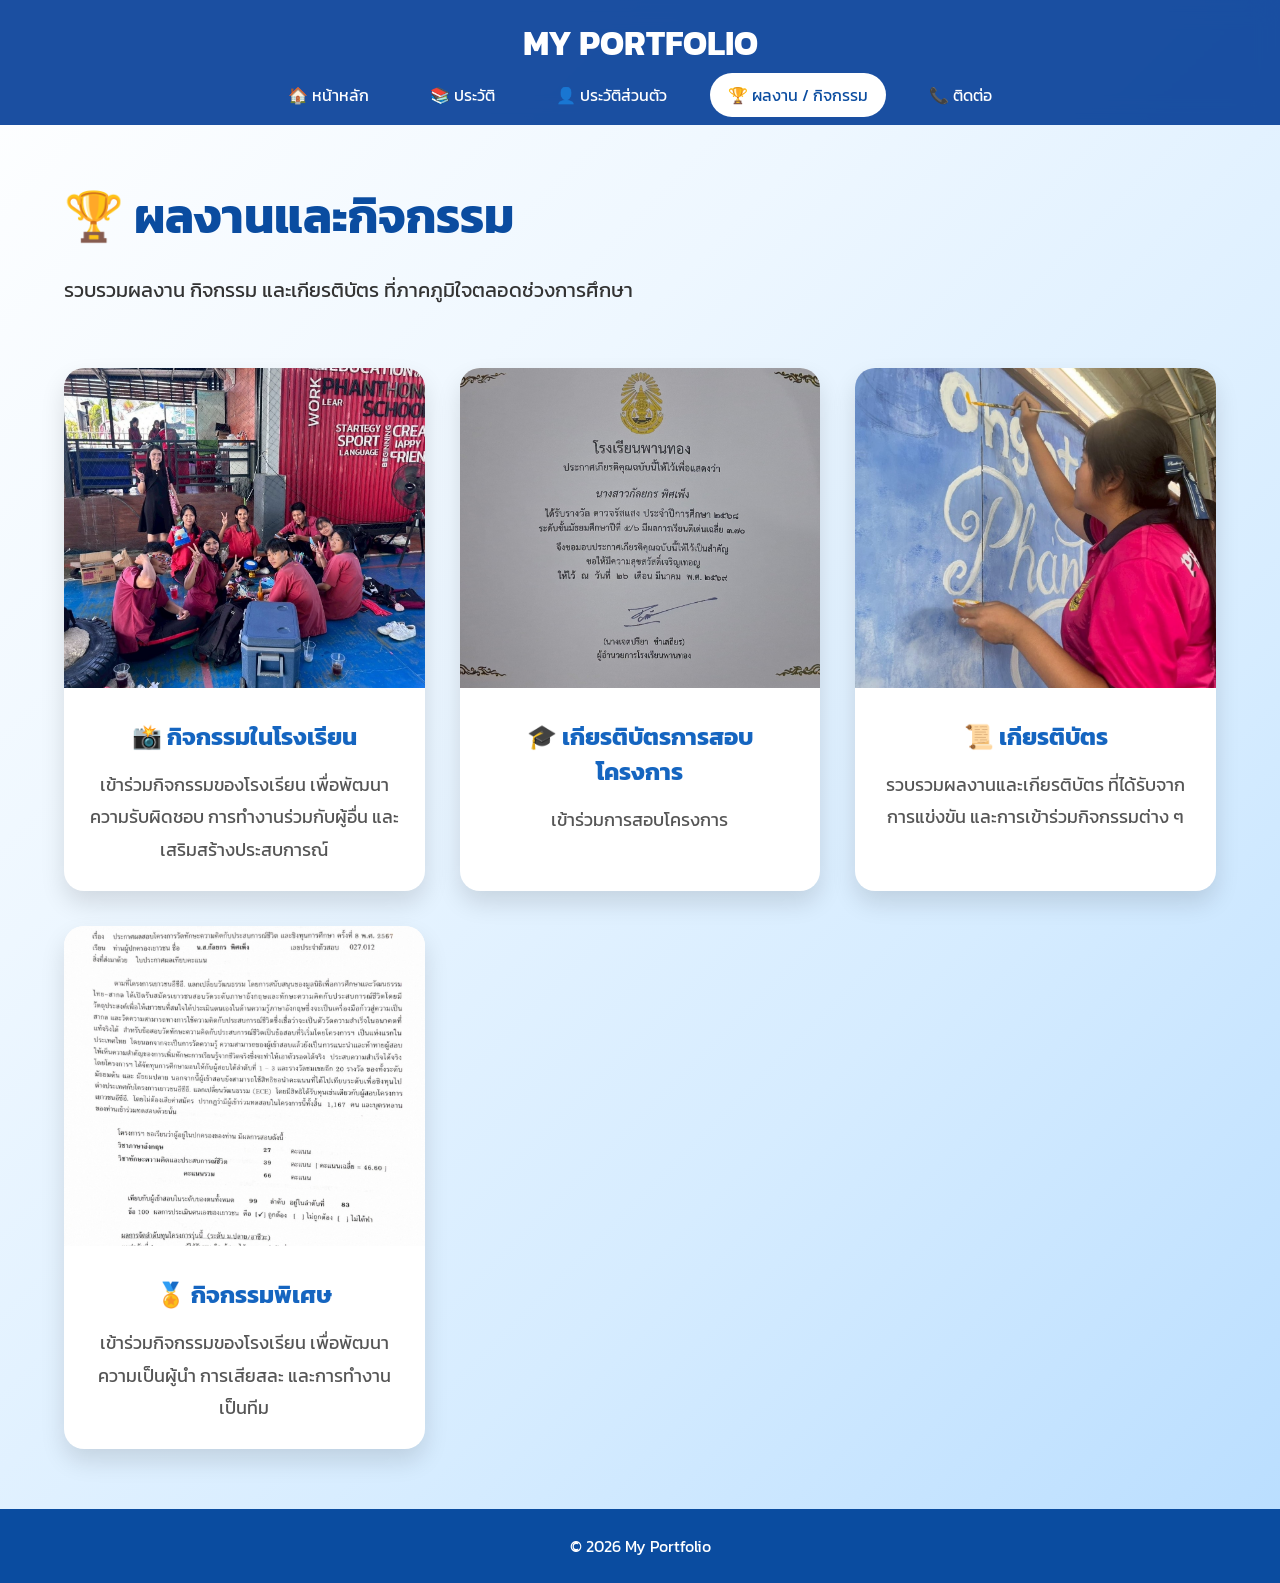
==== commit 88b074e4: "Update activities.html" ====
--- a/activities.html
+++ b/activities.html
@@ -44,10 +44,8 @@
 <h2>🏆 ผลงานและกิจกรรม</h2>
 
 <p>
-
 รวบรวมผลงาน กิจกรรม และเกียรติบัตร
 ที่ภาคภูมิใจตลอดช่วงการศึกษา
-
 </p>
 
 </div>
@@ -56,6 +54,7 @@
 
 <section class="portfolio-gallery">
 
+<!-- กิจกรรมในโรงเรียน -->
 <div class="portfolio-card">
 
 <img src="images/profile13.jpg" alt="กิจกรรมที่ 1">
@@ -75,6 +74,7 @@
 
 </div>
 
+<!-- เกียรติบัตรการสอบ -->
 <div class="portfolio-card">
 
 <img src="images/profile12.jpg" alt="กิจกรรมที่ 2">
@@ -85,13 +85,32 @@
 
 <p>
 เข้าร่วมการสอบโครงการ
-
 </p>
 
 </div>
 
 </div>
 
+<!-- เกียรติบัตร (สลับขึ้นมาก่อนกิจกรรมพิเศษ) -->
+<div class="portfolio-card">
+
+<img src="images/profile15.jpg" alt="กิจกรรมที่ 4">
+
+<div class="portfolio-info">
+
+<h3>📜 เกียรติบัตร</h3>
+
+<p>
+รวบรวมผลงานและเกียรติบัตร
+ที่ได้รับจากการแข่งขัน
+และการเข้าร่วมกิจกรรมต่าง ๆ
+</p>
+
+</div>
+
+</div>
+
+<!-- กิจกรรมพิเศษ (ย้ายลงล่าง) -->
 <div class="portfolio-card">
 
 <img src="images/profile7.jpg" alt="กิจกรรมที่ 3">
@@ -110,24 +129,6 @@
 
 </div>
 
-<div class="portfolio-card">
-
-<img src="images/profile15.jpg" alt="กิจกรรมที่ 4">
-
-<div class="portfolio-info">
-
-<h3>📜 เกียรติบัตร</h3>
-
-<p>
-รวบรวมผลงานและเกียรติบัตร
-ที่ได้รับจากการแข่งขัน
-และการเข้าร่วมกิจกรรมต่าง ๆ
-</p>
-
-</div>
-
-</div>
-
 </section>
 
 <footer>
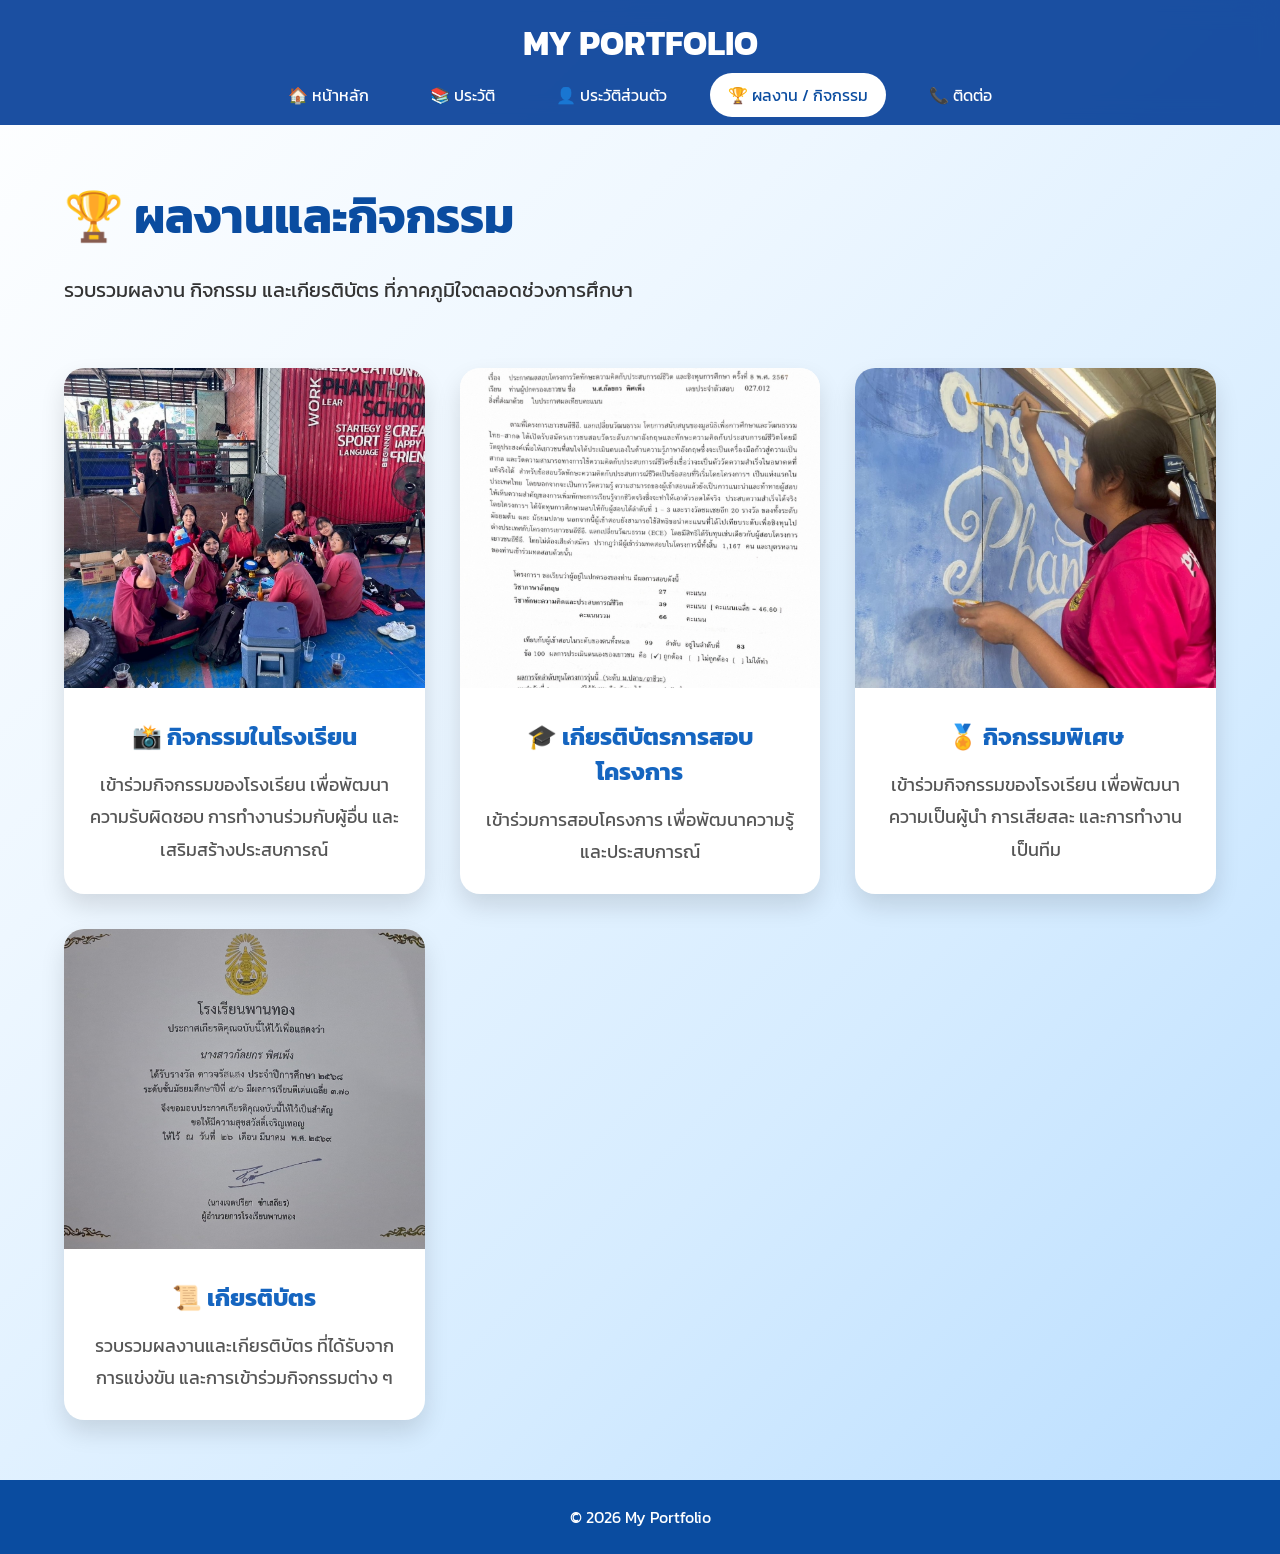
==== commit cbc654b3: "Update activities.html" ====
--- a/activities.html
+++ b/activities.html
@@ -57,7 +57,7 @@
 <!-- กิจกรรมในโรงเรียน -->
 <div class="portfolio-card">
 
-<img src="images/profile13.jpg" alt="กิจกรรมที่ 1">
+<img src="images/profile13.jpg" alt="กิจกรรมในโรงเรียน">
 
 <div class="portfolio-info">
 
@@ -74,10 +74,10 @@
 
 </div>
 
-<!-- เกียรติบัตรการสอบ -->
+<!-- สอบโครงการ -->
 <div class="portfolio-card">
 
-<img src="images/profile12.jpg" alt="กิจกรรมที่ 2">
+<img src="images/profile7.jpg" alt="สอบโครงการ">
 
 <div class="portfolio-info">
 
@@ -85,16 +85,36 @@
 
 <p>
 เข้าร่วมการสอบโครงการ
+เพื่อพัฒนาความรู้และประสบการณ์
 </p>
 
 </div>
 
 </div>
 
-<!-- เกียรติบัตร (สลับขึ้นมาก่อนกิจกรรมพิเศษ) -->
+<!-- กิจกรรมพิเศษ -->
 <div class="portfolio-card">
 
-<img src="images/profile15.jpg" alt="กิจกรรมที่ 4">
+<img src="images/profile15.jpg" alt="กิจกรรมพิเศษ">
+
+<div class="portfolio-info">
+
+<h3>🏅 กิจกรรมพิเศษ</h3>
+
+<p>
+เข้าร่วมกิจกรรมของโรงเรียน
+เพื่อพัฒนาความเป็นผู้นำ
+การเสียสละ และการทำงานเป็นทีม
+</p>
+
+</div>
+
+</div>
+
+<!-- เกียรติบัตร -->
+<div class="portfolio-card">
+
+<img src="images/profile12.jpg" alt="เกียรติบัตร">
 
 <div class="portfolio-info">
 
@@ -104,25 +124,6 @@
 รวบรวมผลงานและเกียรติบัตร
 ที่ได้รับจากการแข่งขัน
 และการเข้าร่วมกิจกรรมต่าง ๆ
-</p>
-
-</div>
-
-</div>
-
-<!-- กิจกรรมพิเศษ (ย้ายลงล่าง) -->
-<div class="portfolio-card">
-
-<img src="images/profile7.jpg" alt="กิจกรรมที่ 3">
-
-<div class="portfolio-info">
-
-<h3>🏅 กิจกรรมพิเศษ</h3>
-
-<p>
-เข้าร่วมกิจกรรมของโรงเรียน
-เพื่อพัฒนาความเป็นผู้นำ
-การเสียสละ และการทำงานเป็นทีม
 </p>
 
 </div>
